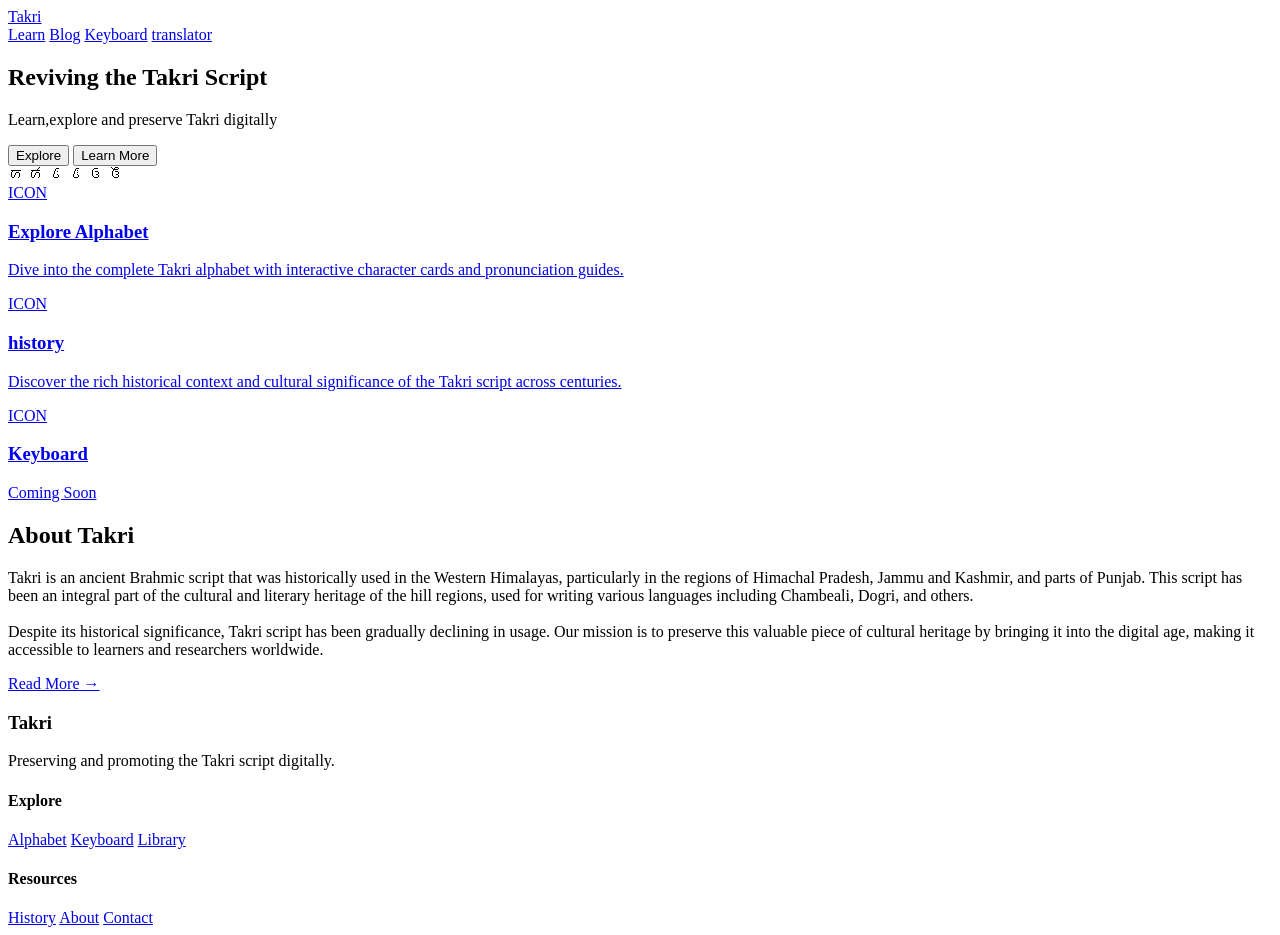
==== index.html @ 81d5cfe5 "wrote index.html and done with css of hero on index.html" ====
<!DOCTYPE html>
<html lang="en">
<head>
    <meta charset="UTF-8">
    <meta name="viewport" content="width=device-width, initial-scale=1.0">
    <title>Takri</title>
    <link href="https://fonts.googleapis.com/css2?family=Inter:wght@400;600;800&display=swap" rel="stylesheet">
    <link rel="stylesheet" href="../takriorg/css/style.css">
    <link href="https://fonts.googleapis.com/css2?family=Noto+Sans+Takri&display=swap" rel="stylesheet">
</head>
<body>
    <!--Navbar-->
<header class="navbar">
    <div class="takri-homeback"><a href="index.html">Takri</a></div>
    <nav>
        <a href="learn.html">Learn</a>
        <a href="blog.html">Blog</a>
        <a href="keyboard.html">Keyboard</a>
        <a href="translator.html">translator</a>
    </nav>
</header>
    
     <!--Section Hero-->
     <section class="hero-index">
        <h1>Reviving the Takri Script</h1>
        <p>Learn,explore and preserve Takri digitally</p>
        <div class="buttons-hero">
            <button class="btn-primary">Explore</button>
            <button class="btn-secondary">Learn More</button>
        </div>

        <div class="text-takri-hero">𑚀 𑚁 𑚂 𑚃 𑚄 𑚅 </div>
     </section>
     <!--Feature-->
     <section class="feature">
        <a href="alphabet.html">
            <div class="icon-card-index">ICON</div>
            <div class="card-index">
                <h3>Explore Alphabet</h3>
                <p>Dive into the complete Takri alphabet with interactive character cards and pronunciation guides.</p>
            </div>
        </a>

        <a href="history.html">
            <div class="icon-card-index">ICON</div>
            <div class="card-index">
                <h3>history</h3>
                <p>Discover the rich historical context and cultural significance of the Takri script across centuries.</p>
            </div>
        </a>

        <a href="Keyboard.html">
            <div class="icon-card-index">ICON</div>
            <div class="card-index">
                <h3>Keyboard</h3>
                <p>Coming Soon</p>
            </div>
        </a>
     </section>

     <!--About-->
     <section class="about-index">
        <h2>About Takri</h2>
        <p>Takri is an ancient Brahmic script that was historically used in the Western Himalayas, particularly in the regions of Himachal Pradesh, Jammu and Kashmir, and parts of Punjab. This script has been an integral part of the cultural and literary heritage of the hill regions, used for writing various languages including Chambeali, Dogri, and others.
           <br><br>
           Despite its historical significance, Takri script has been gradually declining in usage. Our mission is to preserve this valuable piece of cultural heritage by bringing it into the digital age, making it accessible to learners and researchers worldwide.
        </p>
        <a href="blog.html" class="arrow-index">Read More  →</a>
     </section>

     <!--Footer-->
     <footer class="footer-primary">
        <div class="footer-primary-container">
            <!--Brand(Left)-->
            <div class="footer-primary-container-brand">
                <h3>Takri</h3>
                <p>Preserving and promoting the Takri script digitally.</p>
            </div>
            <!--Links(Center)-->
            <div class="footer-primary-container-links">
                <h4>Explore</h4>
                <a href="alphabet.html">Alphabet</a>
                <a href="keyboard.html">Keyboard</a>
                <a href="library.html">Library</a>
            </div>
            <!--Resources(Right)-->
            <div class="footer-primary-container-resources">
                <h4>Resources</h4>
                <a href="history.html">History</a>
                <a href="about.html">About</a>
                <a href="#">Contact</a>
            </div>
        </div>
     </footer>
</body>
</html>
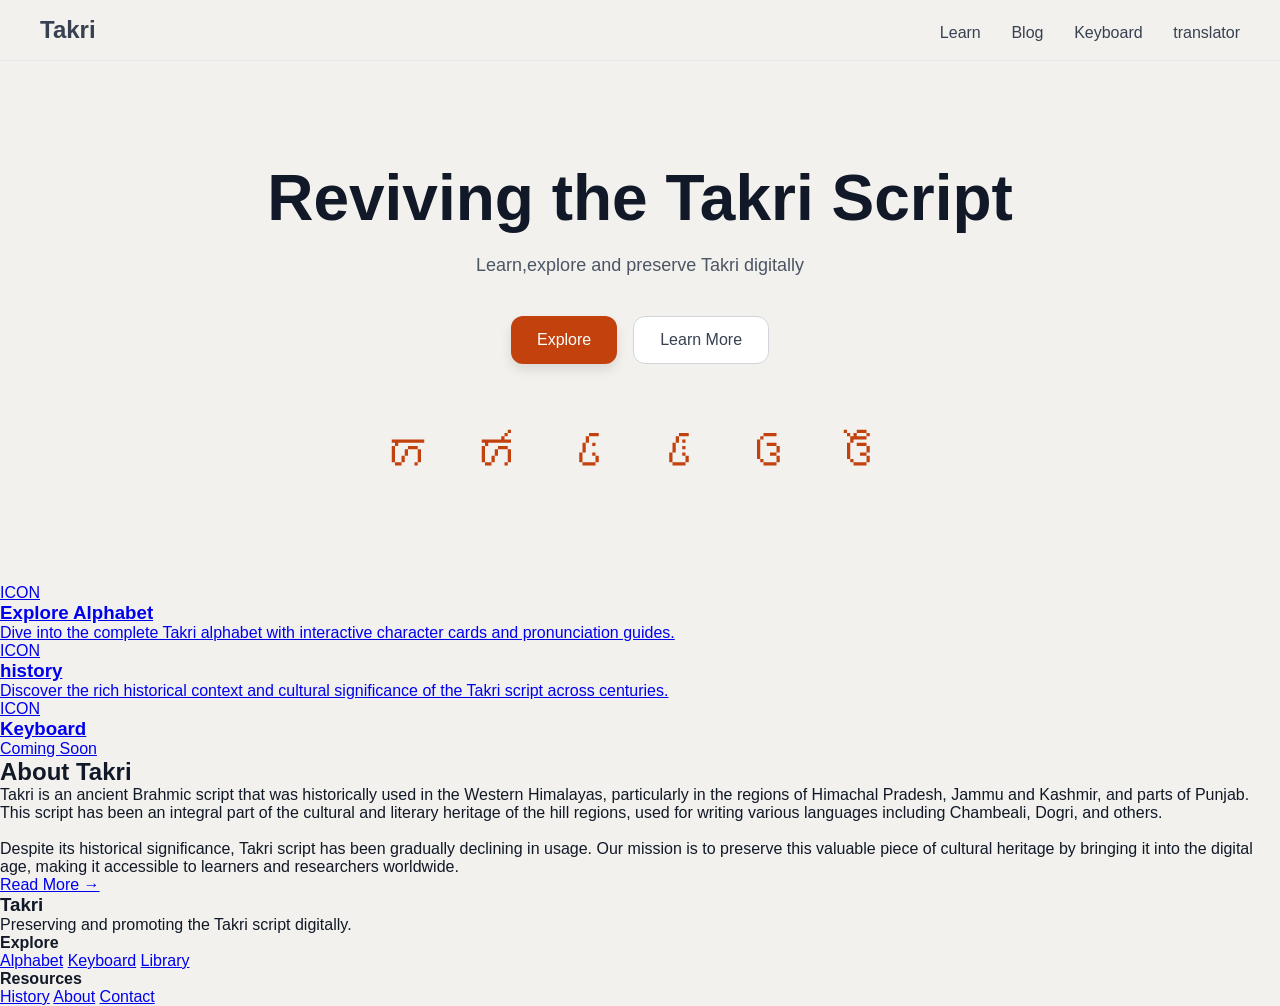
==== commit b115925b: "Fixed an Error related to style.css" ====
--- a/index.html
+++ b/index.html
@@ -5,7 +5,7 @@
     <meta name="viewport" content="width=device-width, initial-scale=1.0">
     <title>Takri</title>
     <link href="https://fonts.googleapis.com/css2?family=Inter:wght@400;600;800&display=swap" rel="stylesheet">
-    <link rel="stylesheet" href="../takriorg/css/style.css">
+    <link rel="stylesheet" href="css/style.css">
     <link href="https://fonts.googleapis.com/css2?family=Noto+Sans+Takri&display=swap" rel="stylesheet">
 </head>
 <body>
--- a/css/style.css
+++ b/css/style.css
@@ -0,0 +1,107 @@
+*{
+  margin: 0;
+  padding: 0;
+  box-sizing: border-box;
+}
+body {
+    font-family: 'Inter',sans-serif;
+    background-color: #F2F1ED;
+    color:#111827;
+}
+
+/*Navbar*/
+
+.navbar{
+  display: flex;
+  justify-content: space-between;
+  padding: 16px 40px;
+  background-color: transparent;
+  border-bottom: 1px solid #e5e7eb;
+  font-size: 24px;
+  position: sticky; top:0;
+  backdrop-filter:blur(5px);
+}
+
+.takri-homeback{
+  font-weight: 600;
+  color: #374151;
+}
+
+.takri-homeback a{
+  text-decoration: none;
+  color: #374151;
+}
+
+nav a{
+  margin-left: 24px;
+  font-size: 16px;
+  text-decoration: none;
+  color: #374151;
+  cursor: pointer;
+}
+
+nav a:hover{
+  color: #C2410C;
+}
+
+/*Hero*/
+.hero-index{
+  text-align: center;
+  padding: 100px 20px;
+}
+
+.hero-index h1{
+  font-size: 64px;
+  font-weight: 800;
+  justify-content: center;
+  margin-bottom: 20px;
+  color:#111827;
+}
+
+.hero-index p{
+  font-size: 18px;
+  color: #4b5563;
+  margin-bottom: 40px;
+}
+
+.buttons-hero{
+  display: flex;
+  justify-content: center;
+  gap: 16px;
+  margin-bottom: 60px;
+}
+
+button{
+  padding: 14px 26px;
+  border-radius: 12px;
+  font-size: 16px;
+  border: none;
+  cursor: pointer;
+  transition: 0.2s ease;
+
+}
+
+.btn-primary{
+  background-color: #C2410C;
+  color: white;
+  box-shadow: 0 6px 12px rgba(0,0,0,0.1);
+}
+.btn-primary:hover{
+  background-color: #b04808;
+}
+.btn-secondary{
+  background-color: #FFFFFF;
+  color: #374151;
+   border: 1px solid #D1D5DB;
+}
+.btn-secondary:hover{
+  background-color: #f3f4f6;
+  color: #C2410C;
+  border-color: #b04808;
+}
+/*Takri-text-index*/
+.text-takri-hero{
+  font-size: 52px;
+  letter-spacing: 12px;
+  color: #C2410C;
+}
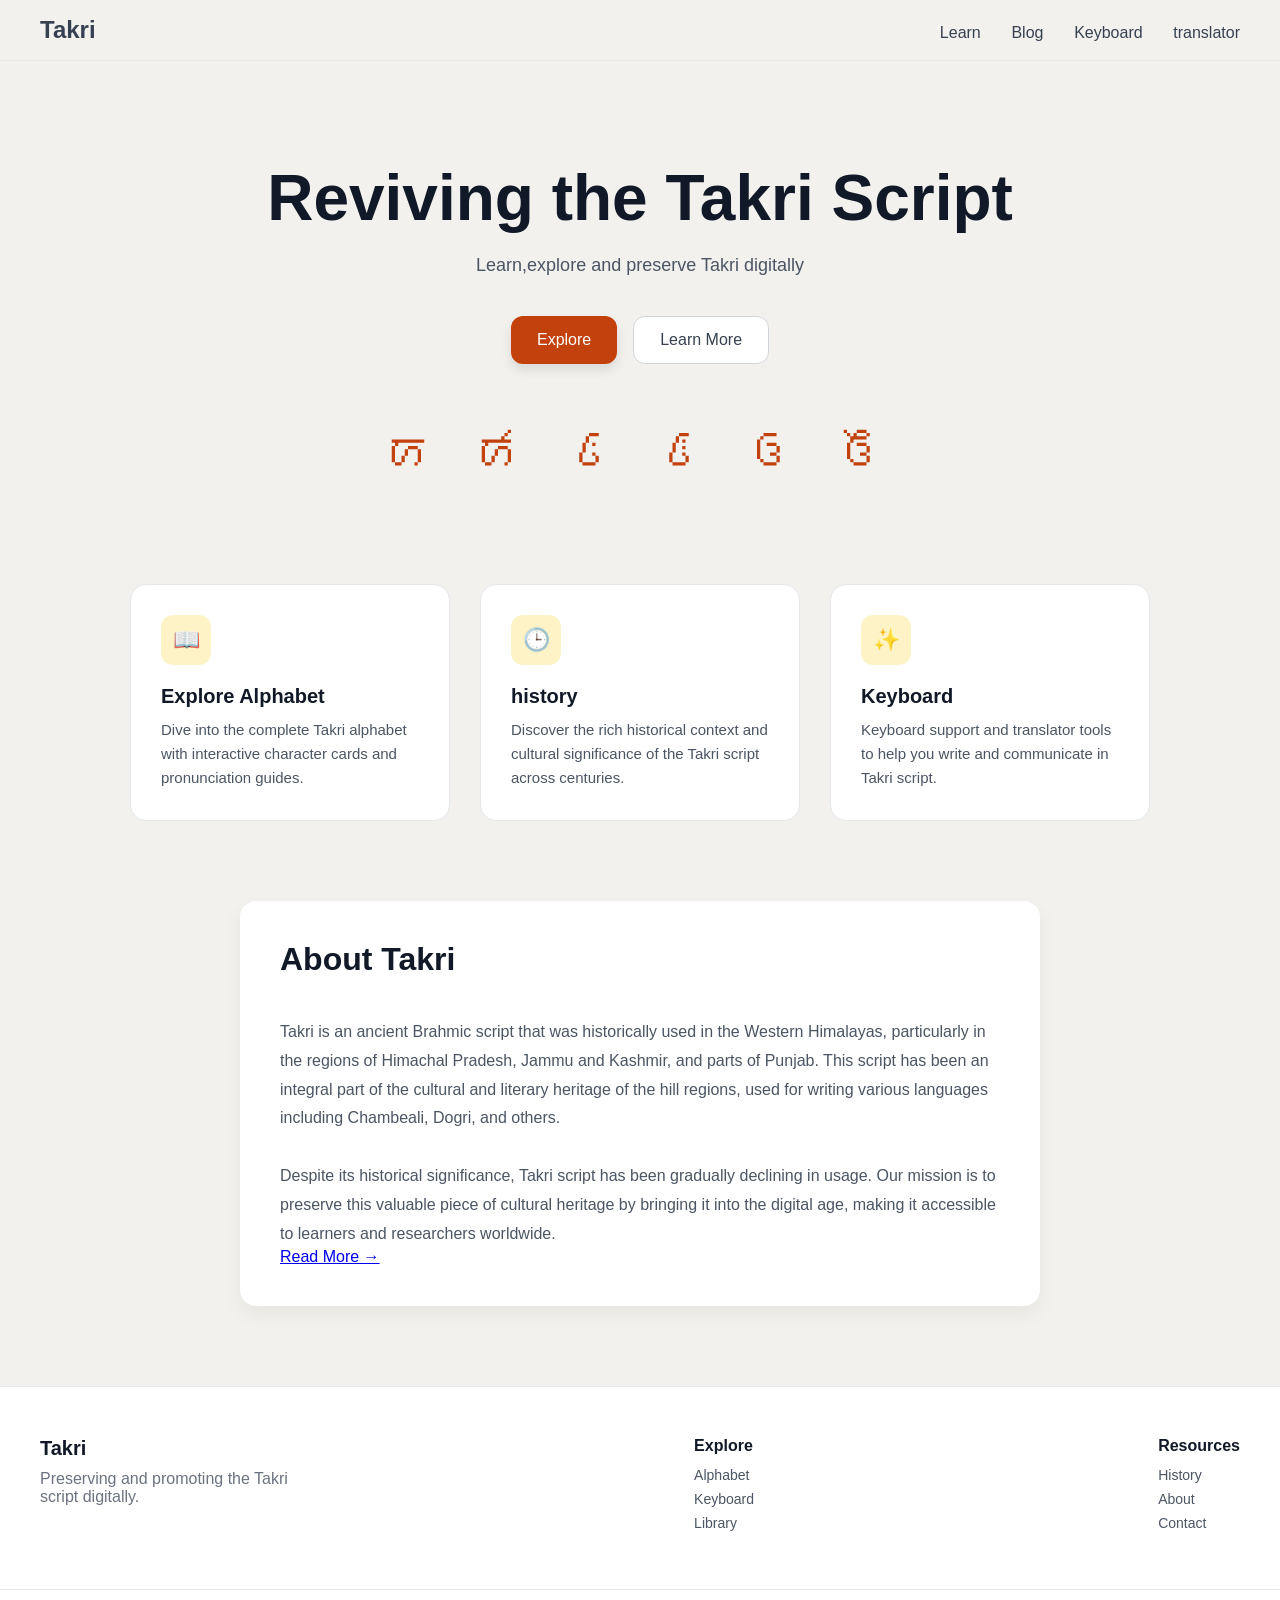
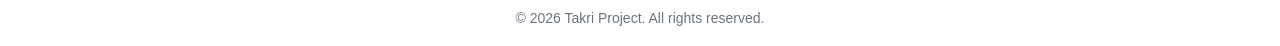
==== commit 5d98ecac: "Done with html and css of homepage" ====
--- a/index.html
+++ b/index.html
@@ -25,7 +25,7 @@
         <h1>Reviving the Takri Script</h1>
         <p>Learn,explore and preserve Takri digitally</p>
         <div class="buttons-hero">
-            <button class="btn-primary">Explore</button>
+            <button onclick="window.location.href='pages/blog.html'"class="btn-primary">Explore</button>
             <button class="btn-secondary">Learn More</button>
         </div>
 
@@ -34,26 +34,26 @@
      <!--Feature-->
      <section class="feature">
         <a href="alphabet.html">
-            <div class="icon-card-index">ICON</div>
             <div class="card-index">
+                <div class="icon-card-index">📖</div>
                 <h3>Explore Alphabet</h3>
                 <p>Dive into the complete Takri alphabet with interactive character cards and pronunciation guides.</p>
             </div>
         </a>
 
         <a href="history.html">
-            <div class="icon-card-index">ICON</div>
             <div class="card-index">
+            <div class="icon-card-index">🕒</div>
                 <h3>history</h3>
                 <p>Discover the rich historical context and cultural significance of the Takri script across centuries.</p>
             </div>
         </a>
 
         <a href="Keyboard.html">
-            <div class="icon-card-index">ICON</div>
             <div class="card-index">
+            <div class="icon-card-index">✨</div>
                 <h3>Keyboard</h3>
-                <p>Coming Soon</p>
+                <p>Keyboard support and translator tools to help you write and communicate in Takri script.</p>
             </div>
         </a>
      </section>
@@ -70,6 +70,7 @@
 
      <!--Footer-->
      <footer class="footer-primary">
+
         <div class="footer-primary-container">
             <!--Brand(Left)-->
             <div class="footer-primary-container-brand">
@@ -84,13 +85,16 @@
                 <a href="library.html">Library</a>
             </div>
             <!--Resources(Right)-->
-            <div class="footer-primary-container-resources">
+            <div class="footer-primary-container-links">
                 <h4>Resources</h4>
                 <a href="history.html">History</a>
                 <a href="about.html">About</a>
                 <a href="#">Contact</a>
             </div>
         </div>
+        <div class="footer-primary-container-resources">
+                <p>© 2026 Takri Project. All rights reserved.</p>
+            </div>
      </footer>
 </body>
 </html>
--- a/css/style.css
+++ b/css/style.css
@@ -104,4 +104,137 @@
   font-size: 52px;
   letter-spacing: 12px;
   color: #C2410C;
+}
+
+.feature{
+  display: flex;
+  justify-content: center;
+  gap: 30px;
+  pad:80px 40px;
+  flex-wrap: wrap;
+}
+
+.feature a{
+  text-decoration: none;
+}
+
+.card-index{
+  background-color: #FFFFFF;
+  border: 1px solid #e5e7eb;
+  border-radius: 16px;
+ padding: 30px;
+ width:320px;
+
+ box-shadow: 0 80x 20px rgba(0,0,0,0.05);
+ transition: 0.25s ease;
+}
+
+.card-index h3{
+  font-size: 20px;
+  color: #111827;
+  margin-bottom: 10px;
+}
+
+.card-index p{
+  color: #4b5563;
+  font-size: 15px;
+  line-height: 1.6;
+}
+
+.card-index:hover{
+  transform: translateY(-6px) scale(1.02);
+  box-shadow: 0 12px 30px rgba(0,0,0,0.08);
+}
+
+.icon-card-index{
+  width: 50px;
+  height: 50px;
+  background: #FEF3C7; 
+  color: #C2410C;
+
+  display: flex;
+  align-items: center;
+  justify-content: center;
+
+  border-radius: 12px;
+  font-size: 22px;
+  margin-bottom: 20px;
+}
+
+/*ABOUT*/
+
+.about-index{
+  max-width: 800px;
+  background-color: #FFFFFF;
+  border-radius: 16px;
+  margin: 80px auto;
+  padding: 40px;
+
+  border: #e5e7eb;
+  border-width: 1px;
+  box-shadow: 0 8px 20px rgba(0,0,0,0.05);
+}
+
+.about-index h2{
+  font-size: 32px;
+  color: #111827;
+  padding-bottom: 40px;
+}
+
+.about-index p{
+  line-height: 1.8;
+  color: #4b5563;
+}
+
+/*Footer*/
+.footer-primary{
+  background: #FFFFFF;
+  border-top: 1px solid #e5e7e8;
+  margin-top: 80px;
+}
+
+.footer-primary-container{
+  display: flex;
+  justify-content: space-between;
+  flex-wrap: wrap;
+  padding: 50px 40px;
+  gap:40px;
+}
+
+.footer-primary-container-brand h3{
+  font-size: 20px;
+  margin-bottom: 10px;
+  color: #111827;
+}
+
+.footer-primary-container-brand p{
+  color: #6b7280;
+  max-width: 250px;
+}
+
+.footer-primary-container-links h4{
+  font-size: 16px;
+  margin-bottom: 12px;
+  color: #111827;
+}
+
+.footer-primary-container-links a{
+  display: block;
+  margin-bottom: 8px;
+  text-decoration: none;
+  color: #4B5563;
+  font-size: 14px;
+  transition: 0.2s;
+}
+
+.footer-primary-container-links a:hover{
+  color: #C2410C;
+}
+
+.footer-primary-container-resources{
+  text-align: center;
+  padding: 20px;
+  border-top: 1px solid #E5E7EB;
+  font-size: 14px;
+  color: #6B7280;
 }
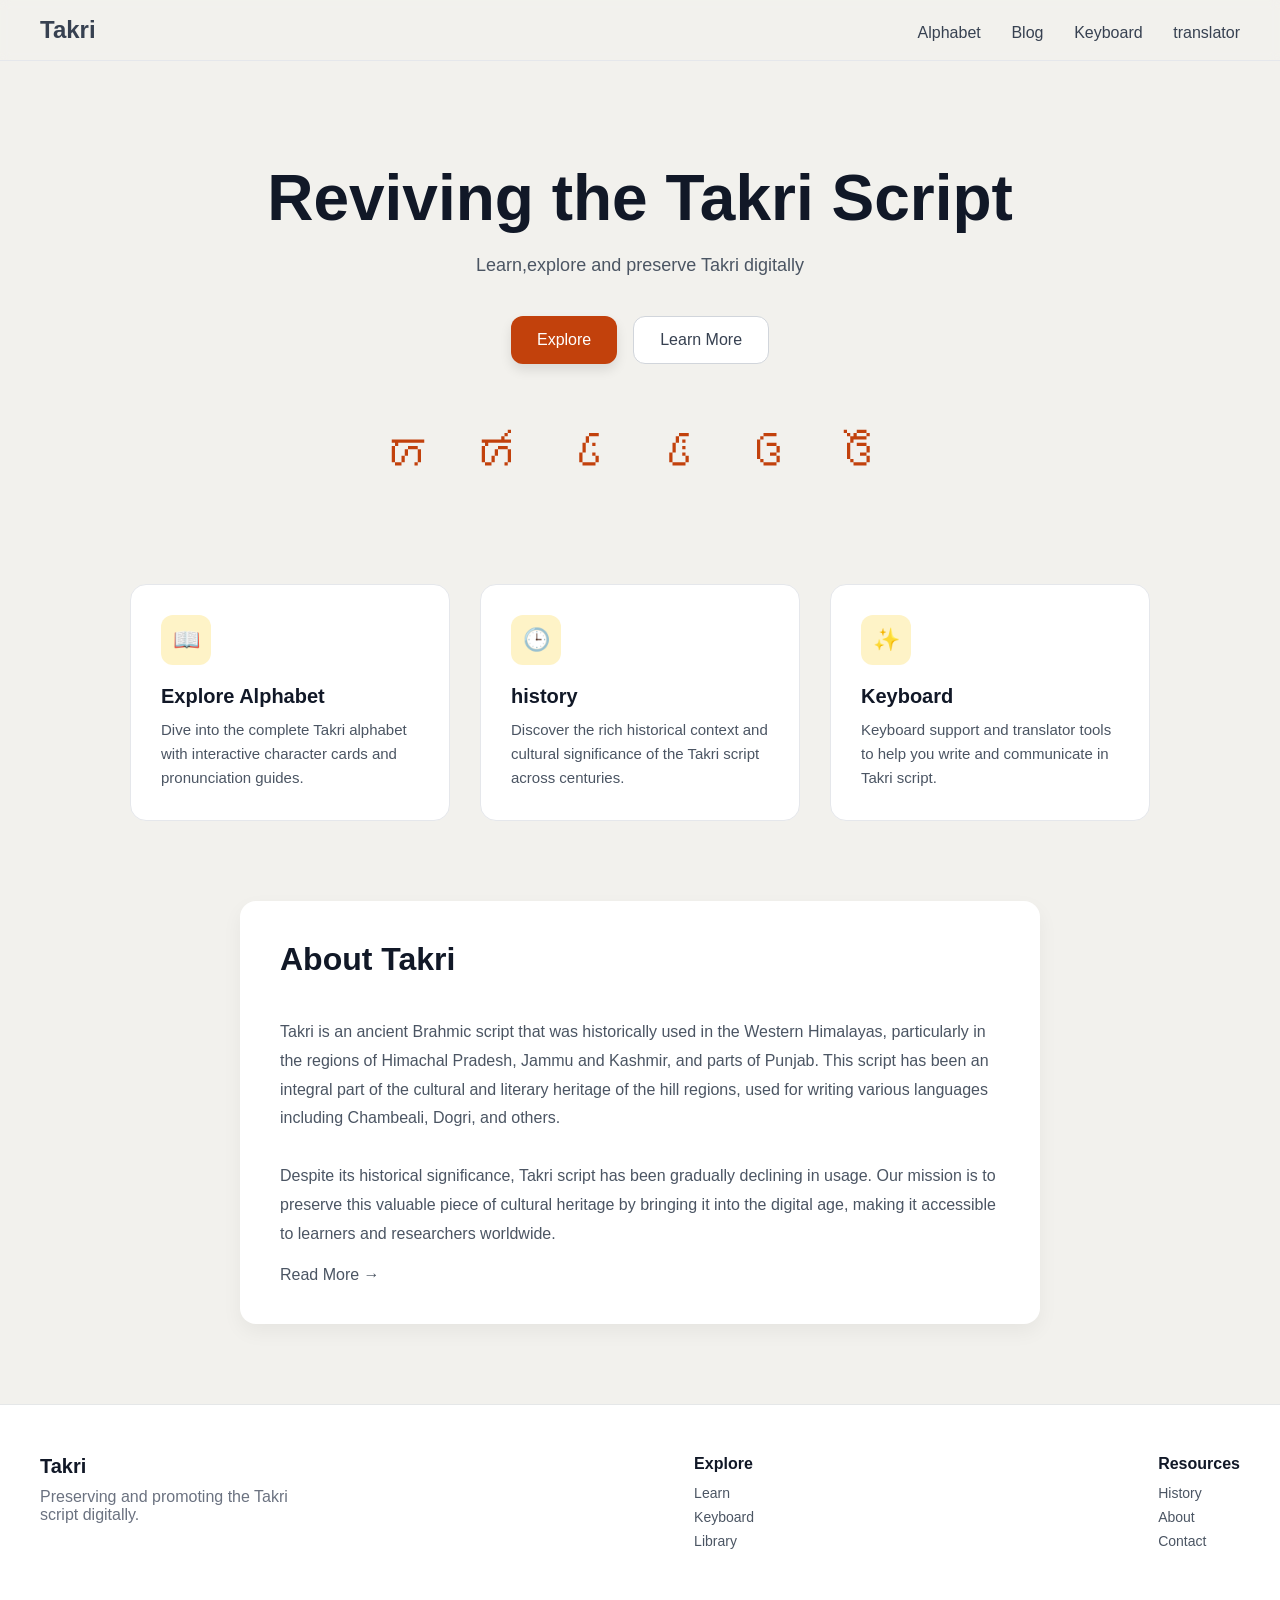
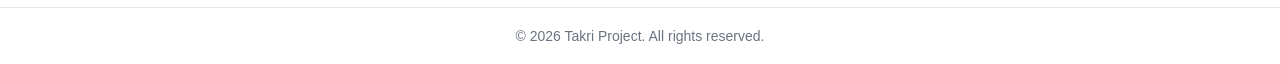
==== commit 375bd6e0: "Done with html and css of alphabet.html" ====
--- a/index.html
+++ b/index.html
@@ -13,10 +13,10 @@
 <header class="navbar">
     <div class="takri-homeback"><a href="index.html">Takri</a></div>
     <nav>
-        <a href="learn.html">Learn</a>
-        <a href="blog.html">Blog</a>
-        <a href="keyboard.html">Keyboard</a>
-        <a href="translator.html">translator</a>
+        <a href="pages/alphabet.html">Alphabet</a>
+        <a href="/pages/blog.html">Blog</a>
+        <a href="/pages/keyboard.html">Keyboard</a>
+        <a href="/pages/translator.html">translator</a>
     </nav>
 </header>
     
@@ -33,7 +33,7 @@
      </section>
      <!--Feature-->
      <section class="feature">
-        <a href="alphabet.html">
+        <a href="pages/alphabet.html">
             <div class="card-index">
                 <div class="icon-card-index">📖</div>
                 <h3>Explore Alphabet</h3>
@@ -65,6 +65,7 @@
            <br><br>
            Despite its historical significance, Takri script has been gradually declining in usage. Our mission is to preserve this valuable piece of cultural heritage by bringing it into the digital age, making it accessible to learners and researchers worldwide.
         </p>
+        <br>
         <a href="blog.html" class="arrow-index">Read More  →</a>
      </section>
 
@@ -80,9 +81,9 @@
             <!--Links(Center)-->
             <div class="footer-primary-container-links">
                 <h4>Explore</h4>
-                <a href="alphabet.html">Alphabet</a>
-                <a href="keyboard.html">Keyboard</a>
-                <a href="library.html">Library</a>
+                <a href="/pages/learn.html">Learn</a>
+                <a href="/pages/keyboard.html">Keyboard</a>
+                <a href="/pages/library.html">Library</a>
             </div>
             <!--Resources(Right)-->
             <div class="footer-primary-container-links">
@@ -93,8 +94,8 @@
             </div>
         </div>
         <div class="footer-primary-container-resources">
-                <p>© 2026 Takri Project. All rights reserved.</p>
-            </div>
+            <p>© 2026 Takri Project. All rights reserved.</p>
+        </div>
      </footer>
 </body>
 </html>
--- a/css/style.css
+++ b/css/style.css
@@ -186,6 +186,15 @@
   color: #4b5563;
 }
 
+.about-index a{
+  text-decoration: none;
+  color: #4b5563;
+}
+
+.about-index a:hover{
+  color: #b04808;
+}
+
 /*Footer*/
 .footer-primary{
   background: #FFFFFF;
@@ -237,4 +246,74 @@
   border-top: 1px solid #E5E7EB;
   font-size: 14px;
   color: #6B7280;
-}+}
+
+/*Alphabet*/
+
+.alphabet-hero{
+  text-align: center;
+  padding:100px 20px;
+}
+
+.alphabet-hero h2{
+  justify-content: center;
+  font-size: 52px;
+  font-weight: 800;
+  color: #111827;
+  margin-bottom: 20px;
+}
+
+.alphabet-herop{
+  justify-content: center;
+  font-size: 18px;
+  color: #4B5563;
+}
+
+.title{
+  margin-top: 40px;
+}
+
+.alphabet-grid{
+  display: grid;
+  grid-template-columns: repeat(auto-fit,minmax(120px, 1fr));
+  gap: 20px;
+  margin-left: 200px;
+  margin-right: 200px;
+}
+
+.letter{
+  position: static;
+  text-align: center;
+  background: white;
+  padding: 30px;
+  border-radius: 16px;
+  font-size: 40px;
+  cursor: pointer;
+  transition: 0.2s;
+}
+
+.label{
+  position: absolute;
+  bottom:10px;
+  left: 50%;
+  transform: translateX(-50%);
+  font-size: 14px;
+  color: #374151;
+  opacity: 0;
+  transition: 0.2s;
+}
+
+.letter:hover .label{
+  opacity:1;
+}
+
+.letter span{
+  display:block;
+  font-size: 14px;
+  color: gray;
+}
+
+.letter:hover{
+  background: #FEF3C7;
+  transform: scale(1,1);
+}
